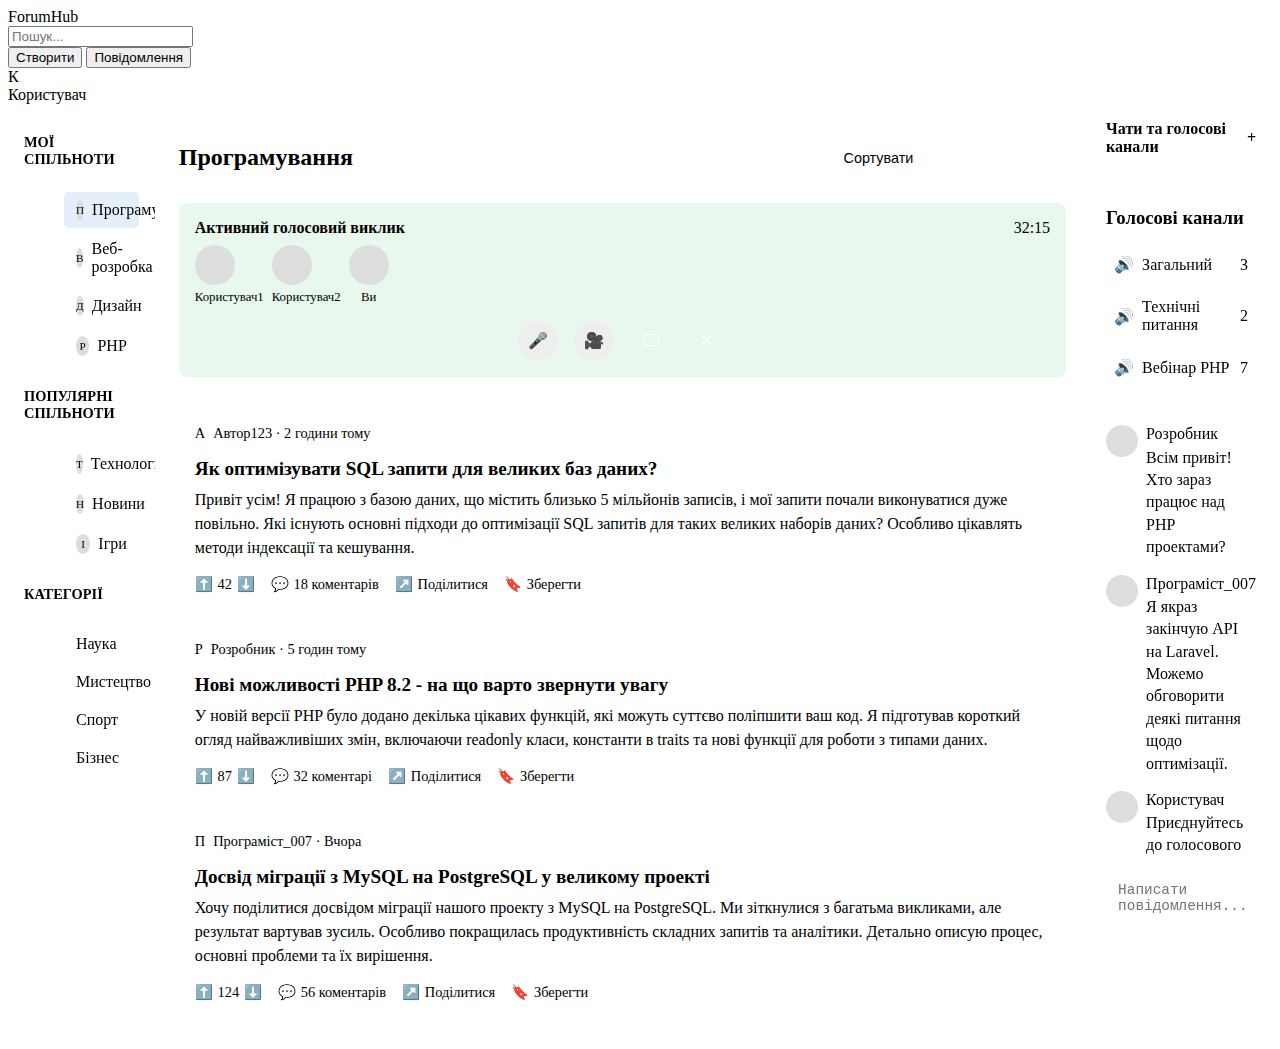
==== app/Views/index.html @ cf0d1858 "Restructured project | add login and registeration | link Database" ====
<!DOCTYPE html>
<html lang="uk">
<head>
    <meta charset="UTF-8">
    <meta name="viewport" content="width=device-width, initial-scale=1.0">
    <title>ForumHub - Соціальна платформа для співпраці</title>
    <style>
        /* GitHub-inspired Clean Interface */
        



        

        /* Header - GitHub inspired */
        

        /* Main Container */
        .container {
            display: flex;
            flex-grow: 1;
        }

        /* Sidebar - Reddit-like categories/communities */
        .sidebar {
            width: 250px;
            background-color: var(--sidebar-bg);
            border-right: 1px solid var(--border-color);
            padding: 1rem;
            height: calc(100vh - 58px);
            overflow-y: auto;
            position: sticky;
            top: 58px;
        }

        .sidebar-section {
            margin-bottom: 1.5rem;
        }

        .sidebar-section h3 {
            font-size: 0.9rem;
            color: var(--secondary-text);
            text-transform: uppercase;
            margin-bottom: 0.5rem;
            padding-bottom: 0.5rem;
            border-bottom: 1px solid var(--border-color);
        }

        .community-list {
            list-style: none;
        }

        .community-item {
            padding: 0.5rem 0.75rem;
            margin-bottom: 0.25rem;
            border-radius: 5px;
            cursor: pointer;
            display: flex;
            align-items: center;
            gap: 0.5rem;
        }

        .community-item:hover {
            background-color: var(--bg-color);
        }

        .community-item.active {
            background-color: rgba(3, 102, 214, 0.1);
            color: var(--accent-color);
            font-weight: 500;
        }

        .community-icon {
            width: 20px;
            height: 20px;
            border-radius: 50%;
            background-color: #ddd;
            display: flex;
            align-items: center;
            justify-content: center;
            font-size: 0.7rem;
        }

        /* Main Content - Reddit style posts */
        .main-content {
            flex-grow: 1;
            padding: 1.5rem;
            overflow-y: auto;
        }

        .content-header {
            display: flex;
            justify-content: space-between;
            align-items: center;
            margin-bottom: 1rem;
        }

        .content-title {
            font-size: 1.5rem;
            font-weight: 600;
        }

        .content-actions {
            display: flex;
            gap: 0.5rem;
        }

        .btn {
            padding: 0.5rem 1rem;
            border-radius: 6px;
            border: 1px solid var(--border-color);
            background-color: white;
            cursor: pointer;
            font-size: 0.9rem;
            display: flex;
            align-items: center;
            gap: 0.5rem;
        }

        .btn-primary {
            background-color: var(--accent-color);
            color: white;
            border: none;
        }

        .btn-primary:hover {
            background-color: #0255aa;
        }

        .post-list {
            display: flex;
            flex-direction: column;
            gap: 1rem;
        }

        .post-card {
            background-color: var(--main-bg);
            border: 1px solid var(--border-color);
            border-radius: 6px;
            padding: 1rem;
        }

        .post-header {
            display: flex;
            justify-content: space-between;
            margin-bottom: 0.5rem;
            font-size: 0.9rem;
            color: var(--secondary-text);
        }

        .post-author {
            display: flex;
            align-items: center;
            gap: 0.5rem;
        }

        .post-title {
            font-size: 1.2rem;
            font-weight: 600;
            margin-bottom: 0.5rem;
            color: var(--text-color);
        }

        .post-content {
            margin-bottom: 1rem;
            line-height: 1.5;
        }

        .post-actions {
            display: flex;
            gap: 1rem;
            font-size: 0.9rem;
        }

        .post-action {
            display: flex;
            align-items: center;
            gap: 0.3rem;
            color: var(--secondary-text);
            cursor: pointer;
        }

        .post-action:hover {
            color: var(--accent-color);
        }

        .post-votes {
            display: flex;
            align-items: center;
            gap: 0.3rem;
        }

        /* Discord-like Chat/Voice Section */
        .chat-container {
            width: 300px;
            background-color: var(--sidebar-bg);
            border-left: 1px solid var(--border-color);
            display: flex;
            flex-direction: column;
            height: calc(100vh - 58px);
            position: sticky;
            top: 58px;
        }

        .chat-header {
            padding: 1rem;
            border-bottom: 1px solid var(--border-color);
            font-weight: 600;
            display: flex;
            justify-content: space-between;
            align-items: center;
        }

        .voice-channels {
            padding: 1rem;
            border-bottom: 1px solid var(--border-color);
        }

        .voice-channel {
            padding: 0.5rem;
            margin-bottom: 0.5rem;
            border-radius: 4px;
            display: flex;
            align-items: center;
            justify-content: space-between;
            cursor: pointer;
        }

        .voice-channel:hover {
            background-color: var(--bg-color);
        }

        .voice-channel-info {
            display: flex;
            align-items: center;
            gap: 0.5rem;
        }

        .voice-icon {
            color: var(--success-color);
        }

        .chat-messages {
            flex-grow: 1;
            padding: 1rem;
            overflow-y: auto;
            display: flex;
            flex-direction: column;
            gap: 1rem;
        }

        .message {
            display: flex;
            gap: 0.5rem;
        }

        .message-avatar {
            width: 32px;
            height: 32px;
            border-radius: 50%;
            background-color: #ddd;
            flex-shrink: 0;
        }

        .message-content {
            flex-grow: 1;
        }

        .message-author {
            font-weight: 500;
            margin-bottom: 0.2rem;
        }

        .message-text {
            line-height: 1.4;
        }

        .chat-input {
            padding: 1rem;
            border-top: 1px solid var(--border-color);
        }

        .chat-input-field {
            width: 100%;
            padding: 0.75rem;
            border-radius: 5px;
            border: 1px solid var(--border-color);
            font-size: 0.9rem;
            resize: none;
        }

        /* Active Voice Call UI */
        .active-call {
            background-color: rgba(44, 190, 78, 0.1);
            border: 1px solid var(--success-color);
            border-radius: 8px;
            padding: 1rem;
            margin-bottom: 1rem;
        }

        .call-header {
            display: flex;
            justify-content: space-between;
            margin-bottom: 0.5rem;
        }

        .call-title {
            font-weight: 600;
            color: var(--success-color);
        }

        .call-duration {
            color: var(--secondary-text);
        }

        .call-participants {
            display: flex;
            gap: 0.5rem;
            margin-bottom: 1rem;
        }

        .participant {
            text-align: center;
            font-size: 0.8rem;
        }

        .participant-avatar {
            width: 40px;
            height: 40px;
            border-radius: 50%;
            background-color: #ddd;
            margin-bottom: 0.3rem;
            position: relative;
        }

        .speaking {
            border: 2px solid var(--success-color);
        }

        .call-actions {
            display: flex;
            justify-content: center;
            gap: 1rem;
        }

        .call-btn {
            width: 40px;
            height: 40px;
            border-radius: 50%;
            display: flex;
            align-items: center;
            justify-content: center;
            cursor: pointer;
            background-color: #eee;
        }

        .screen-share {
            background-color: var(--accent-color);
            color: white;
        }

        .end-call {
            background-color: var(--error-color);
            color: white;
        }

        /* Responsive Design */
        @media (max-width: 1024px) {
            .chat-container {
                display: none;
            }
        }

        @media (max-width: 768px) {
            .sidebar {
                display: none;
            }
            
            .search-bar {
                display: none;
            }
        }
    </style>
</head>
<body>
    <!-- GitHub-inspired Header -->
    <header>
        <div class="logo">ForumHub</div>
        <div class="search-bar">
            <input type="text" placeholder="Пошук...">
        </div>
        <div class="header-actions">
            <button>Створити</button>
            <button>Повідомлення</button>
            <div class="user-profile">
                <div class="user-avatar">К</div>
                <span>Користувач</span>
            </div>
        </div>
    </header>

    <div class="container">
        <!-- Reddit-like Sidebar with Communities -->
        <aside class="sidebar">
            <div class="sidebar-section">
                <h3>Мої спільноти</h3>
                <ul class="community-list">
                    <li class="community-item active">
                        <div class="community-icon">П</div>
                        <span>Програмування</span>
                    </li>
                    <li class="community-item">
                        <div class="community-icon">В</div>
                        <span>Веб-розробка</span>
                    </li>
                    <li class="community-item">
                        <div class="community-icon">Д</div>
                        <span>Дизайн</span>
                    </li>
                    <li class="community-item">
                        <div class="community-icon">P</div>
                        <span>PHP</span>
                    </li>
                </ul>
            </div>
            
            <div class="sidebar-section">
                <h3>Популярні спільноти</h3>
                <ul class="community-list">
                    <li class="community-item">
                        <div class="community-icon">Т</div>
                        <span>Технології</span>
                    </li>
                    <li class="community-item">
                        <div class="community-icon">Н</div>
                        <span>Новини</span>
                    </li>
                    <li class="community-item">
                        <div class="community-icon">І</div>
                        <span>Ігри</span>
                    </li>
                </ul>
            </div>
            
            <div class="sidebar-section">
                <h3>Категорії</h3>
                <ul class="community-list">
                    <li class="community-item">
                        <span>Наука</span>
                    </li>
                    <li class="community-item">
                        <span>Мистецтво</span>
                    </li>
                    <li class="community-item">
                        <span>Спорт</span>
                    </li>
                    <li class="community-item">
                        <span>Бізнес</span>
                    </li>
                </ul>
            </div>
        </aside>

        <!-- Reddit-inspired Main Content -->
        <main class="main-content">
            <div class="content-header">
                <h1 class="content-title">Програмування</h1>
                <div class="content-actions">
                    <button class="btn">Сортувати</button>
                    <button class="btn btn-primary">Створити пост</button>
                </div>
            </div>

            <div class="post-list">
                <!-- Discord-like Voice Call UI -->
                <div class="active-call">
                    <div class="call-header">
                        <div class="call-title">Активний голосовий виклик</div>
                        <div class="call-duration">32:15</div>
                    </div>
                    <div class="call-participants">
                        <div class="participant">
                            <div class="participant-avatar speaking"></div>
                            <div>Користувач1</div>
                        </div>
                        <div class="participant">
                            <div class="participant-avatar"></div>
                            <div>Користувач2</div>
                        </div>
                        <div class="participant">
                            <div class="participant-avatar"></div>
                            <div>Ви</div>
                        </div>
                    </div>
                    <div class="call-actions">
                        <div class="call-btn">🎤</div>
                        <div class="call-btn">🎥</div>
                        <div class="call-btn screen-share">🖵</div>
                        <div class="call-btn end-call">✕</div>
                    </div>
                </div>

                <!-- Reddit-like Posts -->
                <div class="post-card">
                    <div class="post-header">
                        <div class="post-author">
                            <div class="user-avatar">А</div>
                            <span>Автор123 · 2 години тому</span>
                        </div>
                    </div>
                    <h2 class="post-title">Як оптимізувати SQL запити для великих баз даних?</h2>
                    <div class="post-content">
                        Привіт усім! Я працюю з базою даних, що містить близько 5 мільйонів записів, і мої запити почали виконуватися дуже повільно. Які існують основні підходи до оптимізації SQL запитів для таких великих наборів даних? Особливо цікавлять методи індексації та кешування.
                    </div>
                    <div class="post-actions">
                        <div class="post-votes">
                            <span>⬆️</span>
                            <span>42</span>
                            <span>⬇️</span>
                        </div>
                        <div class="post-action">
                            <span>💬</span>
                            <span>18 коментарів</span>
                        </div>
                        <div class="post-action">
                            <span>↗️</span>
                            <span>Поділитися</span>
                        </div>
                        <div class="post-action">
                            <span>🔖</span>
                            <span>Зберегти</span>
                        </div>
                    </div>
                </div>

                <div class="post-card">
                    <div class="post-header">
                        <div class="post-author">
                            <div class="user-avatar">Р</div>
                            <span>Розробник · 5 годин тому</span>
                        </div>
                    </div>
                    <h2 class="post-title">Нові можливості PHP 8.2 - на що варто звернути увагу</h2>
                    <div class="post-content">
                        У новій версії PHP було додано декілька цікавих функцій, які можуть суттєво поліпшити ваш код. Я підготував короткий огляд найважливіших змін, включаючи readonly класи, константи в traits та нові функції для роботи з типами даних.
                    </div>
                    <div class="post-actions">
                        <div class="post-votes">
                            <span>⬆️</span>
                            <span>87</span>
                            <span>⬇️</span>
                        </div>
                        <div class="post-action">
                            <span>💬</span>
                            <span>32 коментарі</span>
                        </div>
                        <div class="post-action">
                            <span>↗️</span>
                            <span>Поділитися</span>
                        </div>
                        <div class="post-action">
                            <span>🔖</span>
                            <span>Зберегти</span>
                        </div>
                    </div>
                </div>

                <div class="post-card">
                    <div class="post-header">
                        <div class="post-author">
                            <div class="user-avatar">П</div>
                            <span>Програміст_007 · Вчора</span>
                        </div>
                    </div>
                    <h2 class="post-title">Досвід міграції з MySQL на PostgreSQL у великому проекті</h2>
                    <div class="post-content">
                        Хочу поділитися досвідом міграції нашого проекту з MySQL на PostgreSQL. Ми зіткнулися з багатьма викликами, але результат вартував зусиль. Особливо покращилась продуктивність складних запитів та аналітики. Детально описую процес, основні проблеми та їх вирішення.
                    </div>
                    <div class="post-actions">
                        <div class="post-votes">
                            <span>⬆️</span>
                            <span>124</span>
                            <span>⬇️</span>
                        </div>
                        <div class="post-action">
                            <span>💬</span>
                            <span>56 коментарів</span>
                        </div>
                        <div class="post-action">
                            <span>↗️</span>
                            <span>Поділитися</span>
                        </div>
                        <div class="post-action">
                            <span>🔖</span>
                            <span>Зберегти</span>
                        </div>
                    </div>
                </div>
            </div>
        </main>

        <!-- Discord-inspired Chat/Voice Section -->
        <div class="chat-container">
            <div class="chat-header">
                <div>Чати та голосові канали</div>
                <div>+</div>
            </div>
            
            <div class="voice-channels">
                <h3>Голосові канали</h3>
                <div class="voice-channel">
                    <div class="voice-channel-info">
                        <span class="voice-icon">🔊</span>
                        <span>Загальний</span>
                    </div>
                    <span>3</span>
                </div>
                <div class="voice-channel">
                    <div class="voice-channel-info">
                        <span class="voice-icon">🔊</span>
                        <span>Технічні питання</span>
                    </div>
                    <span>2</span>
                </div>
                <div class="voice-channel">
                    <div class="voice-channel-info">
                        <span class="voice-icon">🔊</span>
                        <span>Вебінар PHP</span>
                    </div>
                    <span>7</span>
                </div>
            </div>
            
            <div class="chat-messages">
                <div class="message">
                    <div class="message-avatar"></div>
                    <div class="message-content">
                        <div class="message-author">Розробник</div>
                        <div class="message-text">Всім привіт! Хто зараз працює над PHP проектами?</div>
                    </div>
                </div>
                <div class="message">
                    <div class="message-avatar"></div>
                    <div class="message-content">
                        <div class="message-author">Програміст_007</div>
                        <div class="message-text">Я якраз закінчую API на Laravel. Можемо обговорити деякі питання щодо оптимізації.</div>
                    </div>
                </div>
                <div class="message">
                    <div class="message-avatar"></div>
                    <div class="message-content">
                        <div class="message-author">Користувач</div>
                        <div class="message-text">Приєднуйтесь до голосового каналу "Технічні питання", там зараз обговорюють саме це.</div>
                    </div>
                </div>
            </div>
            
            <div class="chat-input">
                <textarea class="chat-input-field" placeholder="Написати повідомлення..."></textarea>
            </div>
        </div>
    </div>
</body>
</html>
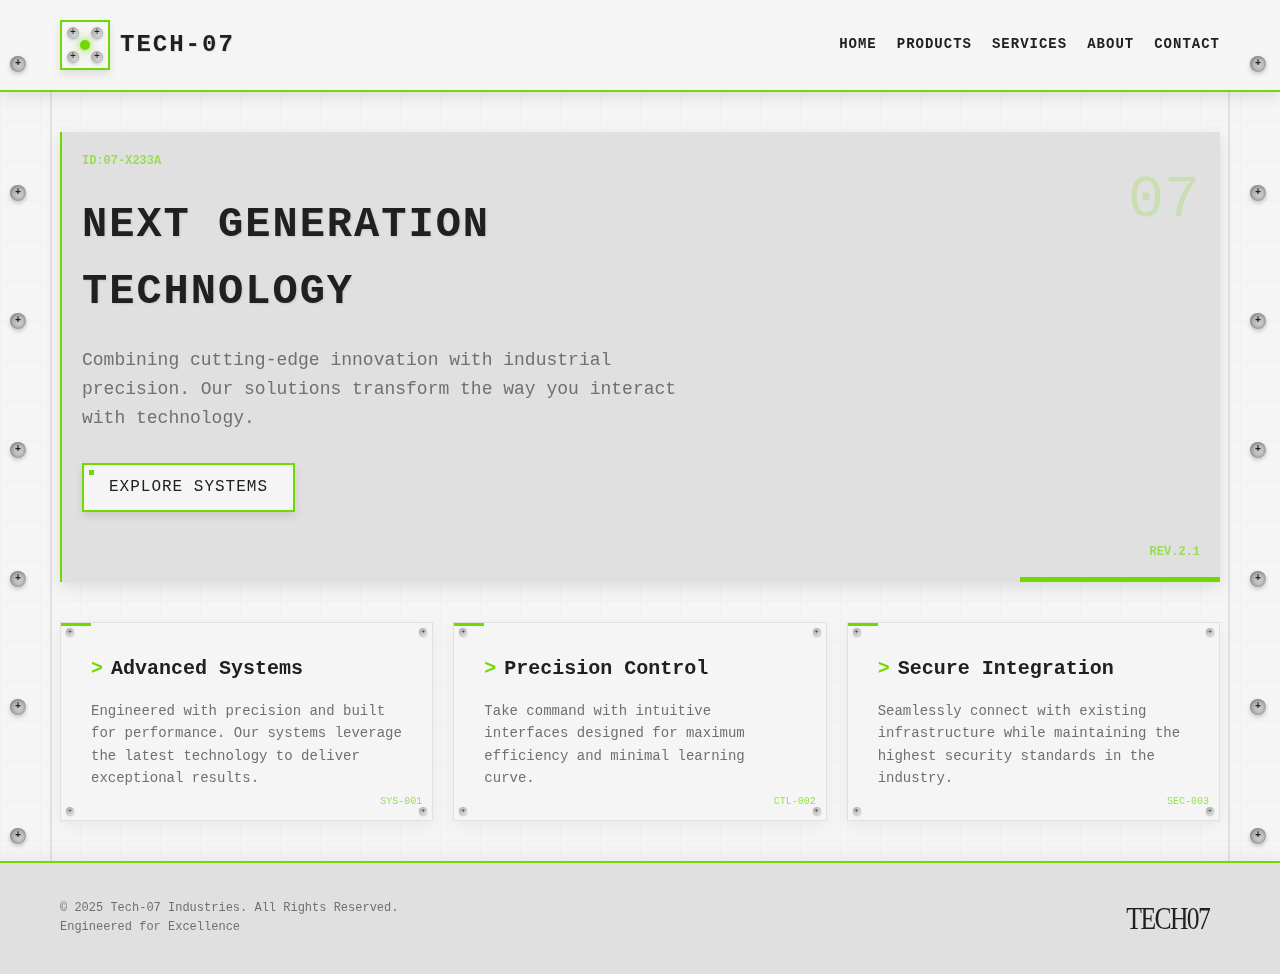
==== commit 020e442d: "changed the style | added a modal profile window | slightly improved the sidebar" ====
--- a/app/Views/index.html
+++ b/app/Views/index.html
@@ -1,664 +1,620 @@
 <!DOCTYPE html>
-<html lang="uk">
+<html lang="en">
 <head>
     <meta charset="UTF-8">
     <meta name="viewport" content="width=device-width, initial-scale=1.0">
-    <title>ForumHub - Соціальна платформа для співпраці</title>
+    <title>Tech Industrial - Light Version</title>
     <style>
-        /* GitHub-inspired Clean Interface */
-        
-
-
-
-        
-
-        /* Header - GitHub inspired */
-        
-
-        /* Main Container */
+        :root {
+            --white: #f5f5f5;
+            --light-gray: #e0e0e0;
+            --medium-gray: #b0b0b0;
+            --dark-gray: #707070;
+            --black: #202020;
+            --lime: #70d900;
+            --lime-glow: #70d90066;
+        }
+        
+        * {
+            margin: 0;
+            padding: 0;
+            box-sizing: border-box;
+            font-family: 'Courier New', monospace;
+        }
+        
+        body {
+            background-color: var(--white);
+            color: var(--black);
+            line-height: 1.6;
+            position: relative;
+        }
+        
         .container {
-            display: flex;
-            flex-grow: 1;
-        }
-
-        /* Sidebar - Reddit-like categories/communities */
-        .sidebar {
-            width: 250px;
-            background-color: var(--sidebar-bg);
-            border-right: 1px solid var(--border-color);
-            padding: 1rem;
-            height: calc(100vh - 58px);
-            overflow-y: auto;
-            position: sticky;
-            top: 58px;
-        }
-
-        .sidebar-section {
-            margin-bottom: 1.5rem;
-        }
-
-        .sidebar-section h3 {
-            font-size: 0.9rem;
-            color: var(--secondary-text);
-            text-transform: uppercase;
-            margin-bottom: 0.5rem;
-            padding-bottom: 0.5rem;
-            border-bottom: 1px solid var(--border-color);
-        }
-
-        .community-list {
-            list-style: none;
-        }
-
-        .community-item {
-            padding: 0.5rem 0.75rem;
-            margin-bottom: 0.25rem;
-            border-radius: 5px;
-            cursor: pointer;
-            display: flex;
-            align-items: center;
-            gap: 0.5rem;
-        }
-
-        .community-item:hover {
-            background-color: var(--bg-color);
-        }
-
-        .community-item.active {
-            background-color: rgba(3, 102, 214, 0.1);
-            color: var(--accent-color);
-            font-weight: 500;
-        }
-
-        .community-icon {
+            max-width: 1200px;
+            margin: 0 auto;
+            padding: 0 20px;
+            position: relative;
+        }
+        
+        /* Side Screws */
+        .side-screws-left, .side-screws-right {
+            position: fixed;
+            top: 0;
             width: 20px;
-            height: 20px;
+            height: 100%;
+            display: flex;
+            flex-direction: column;
+            justify-content: space-around;
+            z-index: 100;
+            pointer-events: none;
+        }
+        
+        .side-screws-left {
+            left: 10px;
+        }
+        
+        .side-screws-right {
+            right: 10px;
+        }
+        
+        .side-screw {
+            width: 16px;
+            height: 16px;
+            background: linear-gradient(135deg, #aaa, #ddd);
             border-radius: 50%;
-            background-color: #ddd;
+            box-shadow: inset 0 0 4px rgba(0,0,0,0.5), 0 2px 4px rgba(0,0,0,0.2);
             display: flex;
             align-items: center;
             justify-content: center;
-            font-size: 0.7rem;
-        }
-
-        /* Main Content - Reddit style posts */
-        .main-content {
-            flex-grow: 1;
-            padding: 1.5rem;
-            overflow-y: auto;
-        }
-
-        .content-header {
+            margin: 20px 0;
+        }
+        
+        .side-screw:before {
+            content: "+";
+            font-size: 10px;
+            color: var(--black);
+            font-weight: bold;
+        }
+        
+        header {
+            position: relative;
+            background-color: var(--white);
+            padding: 20px 0;
+            border-bottom: 2px solid var(--lime);
+            margin-bottom: 40px;
+            box-shadow: 0 4px 15px rgba(0,0,0,0.1);
+        }
+        
+        .header-inner {
             display: flex;
             justify-content: space-between;
             align-items: center;
-            margin-bottom: 1rem;
-        }
-
-        .content-title {
-            font-size: 1.5rem;
-            font-weight: 600;
-        }
-
-        .content-actions {
-            display: flex;
-            gap: 0.5rem;
-        }
-
-        .btn {
-            padding: 0.5rem 1rem;
-            border-radius: 6px;
-            border: 1px solid var(--border-color);
-            background-color: white;
-            cursor: pointer;
-            font-size: 0.9rem;
+        }
+        
+        .logo {
             display: flex;
             align-items: center;
-            gap: 0.5rem;
-        }
-
-        .btn-primary {
-            background-color: var(--accent-color);
-            color: white;
-            border: none;
-        }
-
-        .btn-primary:hover {
-            background-color: #0255aa;
-        }
-
-        .post-list {
-            display: flex;
-            flex-direction: column;
-            gap: 1rem;
-        }
-
-        .post-card {
-            background-color: var(--main-bg);
-            border: 1px solid var(--border-color);
-            border-radius: 6px;
-            padding: 1rem;
-        }
-
-        .post-header {
-            display: flex;
-            justify-content: space-between;
-            margin-bottom: 0.5rem;
-            font-size: 0.9rem;
-            color: var(--secondary-text);
-        }
-
-        .post-author {
+            gap: 10px;
+        }
+        
+        .logo-box {
+            width: 50px;
+            height: 50px;
+            background-color: var(--white);
+            border: 2px solid var(--lime);
+            box-shadow: 0 4px 8px rgba(0,0,0,0.1);
+            position: relative;
             display: flex;
             align-items: center;
-            gap: 0.5rem;
-        }
-
-        .post-title {
-            font-size: 1.2rem;
-            font-weight: 600;
-            margin-bottom: 0.5rem;
-            color: var(--text-color);
-        }
-
-        .post-content {
-            margin-bottom: 1rem;
-            line-height: 1.5;
-        }
-
-        .post-actions {
-            display: flex;
-            gap: 1rem;
-            font-size: 0.9rem;
-        }
-
-        .post-action {
+            justify-content: center;
+        }
+        
+        .logo-box:before {
+            content: "";
+            position: absolute;
+            width: 10px;
+            height: 10px;
+            background-color: var(--lime);
+            border-radius: 50%;
+            box-shadow: 0 0 10px var(--lime);
+        }
+        
+        .logo-text {
+            font-size: 24px;
+            font-weight: bold;
+            text-transform: uppercase;
+            letter-spacing: 2px;
+            color: var(--black);
+            text-shadow: 1px 1px 1px rgba(0,0,0,0.1);
+        }
+        
+        .corner-screw {
+            width: 12px;
+            height: 12px;
+            background: linear-gradient(135deg, #aaa, #ddd);
+            border: 1px solid var(--medium-gray);
+            border-radius: 50%;
+            position: absolute;
             display: flex;
             align-items: center;
-            gap: 0.3rem;
-            color: var(--secondary-text);
-            cursor: pointer;
-        }
-
-        .post-action:hover {
-            color: var(--accent-color);
-        }
-
-        .post-votes {
-            display: flex;
-            align-items: center;
-            gap: 0.3rem;
-        }
-
-        /* Discord-like Chat/Voice Section */
-        .chat-container {
-            width: 300px;
-            background-color: var(--sidebar-bg);
-            border-left: 1px solid var(--border-color);
-            display: flex;
-            flex-direction: column;
-            height: calc(100vh - 58px);
-            position: sticky;
-            top: 58px;
-        }
-
-        .chat-header {
-            padding: 1rem;
-            border-bottom: 1px solid var(--border-color);
-            font-weight: 600;
+            justify-content: center;
+            box-shadow: 0 1px 3px rgba(0,0,0,0.2);
+        }
+        
+        .corner-screw:before {
+            content: "+";
+            font-size: 10px;
+            color: var(--black);
+        }
+        
+        .top-left {
+            top: 5px;
+            left: 5px;
+        }
+        
+        .top-right {
+            top: 5px;
+            right: 5px;
+        }
+        
+        .bottom-left {
+            bottom: 5px;
+            left: 5px;
+        }
+        
+        .bottom-right {
+            bottom: 5px;
+            right: 5px;
+        }
+        
+        nav ul {
+            display: flex;
+            list-style: none;
+            gap: 20px;
+        }
+        
+        nav a {
+            color: var(--black);
+            text-decoration: none;
+            text-transform: uppercase;
+            font-size: 14px;
+            letter-spacing: 1px;
+            position: relative;
+            padding: 5px 0;
+            font-weight: bold;
+        }
+        
+        nav a:hover {
+            color: var(--lime);
+        }
+        
+        nav a:after {
+            content: "";
+            position: absolute;
+            bottom: 0;
+            left: 0;
+            width: 0;
+            height: 2px;
+            background-color: var(--lime);
+            transition: width 0.3s;
+        }
+        
+        nav a:hover:after {
+            width: 100%;
+        }
+        
+        .hero {
+            position: relative;
+            background-color: var(--light-gray);
+            padding: 60px 20px;
+            margin-bottom: 40px;
+            border-left: 2px solid var(--lime);
+            overflow: hidden;
+            box-shadow: 0 5px 15px rgba(0,0,0,0.1);
+        }
+        
+        .hero:before {
+            content: "07";
+            position: absolute;
+            top: 20px;
+            right: 20px;
+            font-size: 60px;
+            color: var(--lime);
+            opacity: 0.2;
+        }
+        
+        .hero:after {
+            content: "";
+            position: absolute;
+            bottom: 0;
+            right: 0;
+            width: 200px;
+            height: 5px;
+            background-color: var(--lime);
+        }
+        
+        .hero h1 {
+            font-size: 42px;
+            margin-bottom: 20px;
+            letter-spacing: 2px;
+            text-transform: uppercase;
+            color: var(--black);
+            text-shadow: 1px 1px 2px rgba(0,0,0,0.1);
+        }
+        
+        .hero p {
+            font-size: 18px;
+            max-width: 600px;
+            margin-bottom: 30px;
+            color: var(--dark-gray);
+        }
+        
+        .tech-btn {
+            display: inline-block;
+            background-color: var(--white);
+            color: var(--black);
+            border: 2px solid var(--lime);
+            padding: 10px 25px;
+            font-size: 16px;
+            text-transform: uppercase;
+            text-decoration: none;
+            letter-spacing: 1px;
+            position: relative;
+            overflow: hidden;
+            transition: all 0.3s;
+            box-shadow: 0 4px 8px rgba(0,0,0,0.1);
+        }
+        
+        .tech-btn:hover {
+            background-color: var(--lime);
+            color: var(--white);
+            box-shadow: 0 6px 12px rgba(0,0,0,0.15), 0 0 20px var(--lime-glow);
+        }
+        
+        .tech-btn:before {
+            content: "";
+            position: absolute;
+            top: 5px;
+            left: 5px;
+            width: 5px;
+            height: 5px;
+            background-color: var(--lime);
+        }
+        
+        .features {
+            display: grid;
+            grid-template-columns: repeat(3, 1fr);
+            gap: 20px;
+            margin-bottom: 40px;
+        }
+        
+        .feature-card {
+            background-color: var(--white);
+            padding: 30px;
+            border: 1px solid var(--light-gray);
+            position: relative;
+            box-shadow: 0 5px 15px rgba(0,0,0,0.05);
+            transition: all 0.3s ease;
+        }
+        
+        .feature-card:hover {
+            border-color: var(--lime);
+            box-shadow: 0 8px 20px rgba(0,0,0,0.1), 0 0 0 2px var(--lime-glow);
+            transform: translateY(-5px);
+        }
+        
+        .feature-card h3 {
+            color: var(--black);
+            margin-bottom: 15px;
+            font-size: 20px;
+            position: relative;
+            padding-left: 20px;
+        }
+        
+        .feature-card h3:before {
+            content: ">";
+            position: absolute;
+            left: 0;
+            color: var(--lime);
+        }
+        
+        .feature-card p {
+            font-size: 14px;
+            line-height: 1.6;
+            color: var(--dark-gray);
+        }
+        
+        .feature-card:before {
+            content: "";
+            position: absolute;
+            top: 0;
+            left: 0;
+            width: 30px;
+            height: 3px;
+            background-color: var(--lime);
+        }
+        
+        /* Add corner screws to feature cards */
+        .feature-card .card-screw {
+            width: 8px;
+            height: 8px;
+            background: linear-gradient(135deg, #aaa, #ddd);
+            border-radius: 50%;
+            position: absolute;
+            box-shadow: 0 1px 2px rgba(0,0,0,0.2);
+        }
+        
+        .feature-card .card-screw:before {
+            content: "+";
+            font-size: 6px;
+            color: var(--black);
+            position: absolute;
+            top: 50%;
+            left: 50%;
+            transform: translate(-50%, -50%);
+        }
+        
+        .feature-card .screw-tl {
+            top: 5px;
+            left: 5px;
+        }
+        
+        .feature-card .screw-tr {
+            top: 5px;
+            right: 5px;
+        }
+        
+        .feature-card .screw-bl {
+            bottom: 5px;
+            left: 5px;
+        }
+        
+        .feature-card .screw-br {
+            bottom: 5px;
+            right: 5px;
+        }
+        
+        .tech-id {
+            position: absolute;
+            bottom: 10px;
+            right: 10px;
+            font-size: 10px;
+            color: var(--lime);
+            opacity: 0.7;
+        }
+        
+        footer {
+            background-color: var(--light-gray);
+            padding: 30px 0;
+            border-top: 2px solid var(--lime);
+            position: relative;
+            box-shadow: 0 -5px 15px rgba(0,0,0,0.05);
+        }
+        
+        .footer-inner {
             display: flex;
             justify-content: space-between;
             align-items: center;
         }
-
-        .voice-channels {
-            padding: 1rem;
-            border-bottom: 1px solid var(--border-color);
-        }
-
-        .voice-channel {
-            padding: 0.5rem;
-            margin-bottom: 0.5rem;
-            border-radius: 4px;
-            display: flex;
-            align-items: center;
-            justify-content: space-between;
-            cursor: pointer;
-        }
-
-        .voice-channel:hover {
-            background-color: var(--bg-color);
-        }
-
-        .voice-channel-info {
-            display: flex;
-            align-items: center;
-            gap: 0.5rem;
-        }
-
-        .voice-icon {
-            color: var(--success-color);
-        }
-
-        .chat-messages {
-            flex-grow: 1;
-            padding: 1rem;
-            overflow-y: auto;
-            display: flex;
-            flex-direction: column;
-            gap: 1rem;
-        }
-
-        .message {
-            display: flex;
-            gap: 0.5rem;
-        }
-
-        .message-avatar {
-            width: 32px;
-            height: 32px;
-            border-radius: 50%;
-            background-color: #ddd;
-            flex-shrink: 0;
-        }
-
-        .message-content {
-            flex-grow: 1;
-        }
-
-        .message-author {
-            font-weight: 500;
-            margin-bottom: 0.2rem;
-        }
-
-        .message-text {
-            line-height: 1.4;
-        }
-
-        .chat-input {
-            padding: 1rem;
-            border-top: 1px solid var(--border-color);
-        }
-
-        .chat-input-field {
+        
+        .footer-info p {
+            font-size: 12px;
+            color: var(--dark-gray);
+        }
+        
+        .barcode {
+            font-family: 'Libre Barcode 39', cursive;
+            font-size: 32px;
+            color: var(--black);
+            letter-spacing: -2px;
+            transform: scale(0.8, 1);
+        }
+        
+        /* Decorative Elements */
+        .grid-bg {
+            position: fixed;
+            top: 0;
+            left: 0;
             width: 100%;
-            padding: 0.75rem;
-            border-radius: 5px;
-            border: 1px solid var(--border-color);
-            font-size: 0.9rem;
-            resize: none;
-        }
-
-        /* Active Voice Call UI */
-        .active-call {
-            background-color: rgba(44, 190, 78, 0.1);
-            border: 1px solid var(--success-color);
-            border-radius: 8px;
-            padding: 1rem;
-            margin-bottom: 1rem;
-        }
-
-        .call-header {
-            display: flex;
-            justify-content: space-between;
-            margin-bottom: 0.5rem;
-        }
-
-        .call-title {
-            font-weight: 600;
-            color: var(--success-color);
-        }
-
-        .call-duration {
-            color: var(--secondary-text);
-        }
-
-        .call-participants {
-            display: flex;
-            gap: 0.5rem;
-            margin-bottom: 1rem;
-        }
-
-        .participant {
-            text-align: center;
-            font-size: 0.8rem;
-        }
-
-        .participant-avatar {
-            width: 40px;
-            height: 40px;
-            border-radius: 50%;
-            background-color: #ddd;
-            margin-bottom: 0.3rem;
-            position: relative;
-        }
-
-        .speaking {
-            border: 2px solid var(--success-color);
-        }
-
-        .call-actions {
-            display: flex;
-            justify-content: center;
-            gap: 1rem;
-        }
-
-        .call-btn {
-            width: 40px;
-            height: 40px;
-            border-radius: 50%;
-            display: flex;
-            align-items: center;
-            justify-content: center;
-            cursor: pointer;
-            background-color: #eee;
-        }
-
-        .screen-share {
-            background-color: var(--accent-color);
-            color: white;
-        }
-
-        .end-call {
-            background-color: var(--error-color);
-            color: white;
-        }
-
-        /* Responsive Design */
-        @media (max-width: 1024px) {
-            .chat-container {
-                display: none;
-            }
-        }
-
+            height: 100%;
+            background-image: 
+                linear-gradient(to right, var(--medium-gray) 1px, transparent 1px),
+                linear-gradient(to bottom, var(--medium-gray) 1px, transparent 1px);
+            background-size: 40px 40px;
+            opacity: 0.05;
+            pointer-events: none;
+            z-index: -1;
+        }
+        
+        .tech-marker {
+            position: absolute;
+            color: var(--lime);
+            opacity: 0.6;
+            font-size: 12px;
+            font-weight: bold;
+        }
+        
+        .marker-1 {
+            top: 20px;
+            left: 20px;
+        }
+        
+        .marker-2 {
+            bottom: 20px;
+            right: 20px;
+        }
+        
+        /* Panel seams/connections */
+        .panel-seam {
+            position: absolute;
+            background-color: var(--medium-gray);
+            opacity: 0.3;
+        }
+        
+        .seam-horizontal {
+            height: 2px;
+            width: 100%;
+            left: 0;
+        }
+        
+        .seam-vertical {
+            width: 2px;
+            height: 100%;
+            top: 0;
+        }
+        
+        .seam-top {
+            top: 50px;
+        }
+        
+        .seam-bottom {
+            bottom: 50px;
+        }
+        
+        .seam-left {
+            left: 50px;
+        }
+        
+        .seam-right {
+            right: 50px;
+        }
+        
         @media (max-width: 768px) {
-            .sidebar {
-                display: none;
+            .features {
+                grid-template-columns: 1fr;
             }
             
-            .search-bar {
+            .header-inner {
+                flex-direction: column;
+                gap: 20px;
+            }
+            
+            nav ul {
+                flex-direction: column;
+                align-items: center;
+            }
+            
+            .side-screws-left, .side-screws-right {
                 display: none;
             }
         }
     </style>
 </head>
 <body>
-    <!-- GitHub-inspired Header -->
+    <div class="grid-bg"></div>
+    
+    <!-- Side Screws -->
+    <div class="side-screws-left">
+        <div class="side-screw"></div>
+        <div class="side-screw"></div>
+        <div class="side-screw"></div>
+        <div class="side-screw"></div>
+        <div class="side-screw"></div>
+        <div class="side-screw"></div>
+        <div class="side-screw"></div>
+    </div>
+    
+    <div class="side-screws-right">
+        <div class="side-screw"></div>
+        <div class="side-screw"></div>
+        <div class="side-screw"></div>
+        <div class="side-screw"></div>
+        <div class="side-screw"></div>
+        <div class="side-screw"></div>
+        <div class="side-screw"></div>
+    </div>
+    
+    <!-- Panel Seams -->
+    <div class="panel-seam seam-horizontal seam-top"></div>
+    <div class="panel-seam seam-horizontal seam-bottom"></div>
+    <div class="panel-seam seam-vertical seam-left"></div>
+    <div class="panel-seam seam-vertical seam-right"></div>
+    
     <header>
-        <div class="logo">ForumHub</div>
-        <div class="search-bar">
-            <input type="text" placeholder="Пошук...">
-        </div>
-        <div class="header-actions">
-            <button>Створити</button>
-            <button>Повідомлення</button>
-            <div class="user-profile">
-                <div class="user-avatar">К</div>
-                <span>Користувач</span>
+        <div class="container">
+            <div class="header-inner">
+                <div class="logo">
+                    <div class="logo-box">
+                        <div class="corner-screw top-left"></div>
+                        <div class="corner-screw top-right"></div>
+                        <div class="corner-screw bottom-left"></div>
+                        <div class="corner-screw bottom-right"></div>
+                    </div>
+                    <div class="logo-text">Tech-07</div>
+                </div>
+                
+                <nav>
+                    <ul>
+                        <li><a href="#">Home</a></li>
+                        <li><a href="#">Products</a></li>
+                        <li><a href="#">Services</a></li>
+                        <li><a href="#">About</a></li>
+                        <li><a href="#">Contact</a></li>
+                    </ul>
+                </nav>
             </div>
         </div>
     </header>
-
-    <div class="container">
-        <!-- Reddit-like Sidebar with Communities -->
-        <aside class="sidebar">
-            <div class="sidebar-section">
-                <h3>Мої спільноти</h3>
-                <ul class="community-list">
-                    <li class="community-item active">
-                        <div class="community-icon">П</div>
-                        <span>Програмування</span>
-                    </li>
-                    <li class="community-item">
-                        <div class="community-icon">В</div>
-                        <span>Веб-розробка</span>
-                    </li>
-                    <li class="community-item">
-                        <div class="community-icon">Д</div>
-                        <span>Дизайн</span>
-                    </li>
-                    <li class="community-item">
-                        <div class="community-icon">P</div>
-                        <span>PHP</span>
-                    </li>
-                </ul>
-            </div>
+    
+    <main>
+        <div class="container">
+            <section class="hero">
+                <div class="tech-marker marker-1">ID:07-X233A</div>
+                <div class="tech-marker marker-2">REV.2.1</div>
+                
+                <h1>Next Generation<br>Technology</h1>
+                <p>Combining cutting-edge innovation with industrial precision. Our solutions transform the way you interact with technology.</p>
+                <a href="#" class="tech-btn">Explore Systems</a>
+            </section>
             
-            <div class="sidebar-section">
-                <h3>Популярні спільноти</h3>
-                <ul class="community-list">
-                    <li class="community-item">
-                        <div class="community-icon">Т</div>
-                        <span>Технології</span>
-                    </li>
-                    <li class="community-item">
-                        <div class="community-icon">Н</div>
-                        <span>Новини</span>
-                    </li>
-                    <li class="community-item">
-                        <div class="community-icon">І</div>
-                        <span>Ігри</span>
-                    </li>
-                </ul>
-            </div>
-            
-            <div class="sidebar-section">
-                <h3>Категорії</h3>
-                <ul class="community-list">
-                    <li class="community-item">
-                        <span>Наука</span>
-                    </li>
-                    <li class="community-item">
-                        <span>Мистецтво</span>
-                    </li>
-                    <li class="community-item">
-                        <span>Спорт</span>
-                    </li>
-                    <li class="community-item">
-                        <span>Бізнес</span>
-                    </li>
-                </ul>
-            </div>
-        </aside>
-
-        <!-- Reddit-inspired Main Content -->
-        <main class="main-content">
-            <div class="content-header">
-                <h1 class="content-title">Програмування</h1>
-                <div class="content-actions">
-                    <button class="btn">Сортувати</button>
-                    <button class="btn btn-primary">Створити пост</button>
+            <section class="features">
+                <div class="feature-card">
+                    <div class="card-screw screw-tl"></div>
+                    <div class="card-screw screw-tr"></div>
+                    <div class="card-screw screw-bl"></div>
+                    <div class="card-screw screw-br"></div>
+                    
+                    <h3>Advanced Systems</h3>
+                    <p>Engineered with precision and built for performance. Our systems leverage the latest technology to deliver exceptional results.</p>
+                    <div class="tech-id">SYS-001</div>
                 </div>
-            </div>
-
-            <div class="post-list">
-                <!-- Discord-like Voice Call UI -->
-                <div class="active-call">
-                    <div class="call-header">
-                        <div class="call-title">Активний голосовий виклик</div>
-                        <div class="call-duration">32:15</div>
-                    </div>
-                    <div class="call-participants">
-                        <div class="participant">
-                            <div class="participant-avatar speaking"></div>
-                            <div>Користувач1</div>
-                        </div>
-                        <div class="participant">
-                            <div class="participant-avatar"></div>
-                            <div>Користувач2</div>
-                        </div>
-                        <div class="participant">
-                            <div class="participant-avatar"></div>
-                            <div>Ви</div>
-                        </div>
-                    </div>
-                    <div class="call-actions">
-                        <div class="call-btn">🎤</div>
-                        <div class="call-btn">🎥</div>
-                        <div class="call-btn screen-share">🖵</div>
-                        <div class="call-btn end-call">✕</div>
-                    </div>
+                
+                <div class="feature-card">
+                    <div class="card-screw screw-tl"></div>
+                    <div class="card-screw screw-tr"></div>
+                    <div class="card-screw screw-bl"></div>
+                    <div class="card-screw screw-br"></div>
+                    
+                    <h3>Precision Control</h3>
+                    <p>Take command with intuitive interfaces designed for maximum efficiency and minimal learning curve.</p>
+                    <div class="tech-id">CTL-002</div>
                 </div>
-
-                <!-- Reddit-like Posts -->
-                <div class="post-card">
-                    <div class="post-header">
-                        <div class="post-author">
-                            <div class="user-avatar">А</div>
-                            <span>Автор123 · 2 години тому</span>
-                        </div>
-                    </div>
-                    <h2 class="post-title">Як оптимізувати SQL запити для великих баз даних?</h2>
-                    <div class="post-content">
-                        Привіт усім! Я працюю з базою даних, що містить близько 5 мільйонів записів, і мої запити почали виконуватися дуже повільно. Які існують основні підходи до оптимізації SQL запитів для таких великих наборів даних? Особливо цікавлять методи індексації та кешування.
-                    </div>
-                    <div class="post-actions">
-                        <div class="post-votes">
-                            <span>⬆️</span>
-                            <span>42</span>
-                            <span>⬇️</span>
-                        </div>
-                        <div class="post-action">
-                            <span>💬</span>
-                            <span>18 коментарів</span>
-                        </div>
-                        <div class="post-action">
-                            <span>↗️</span>
-                            <span>Поділитися</span>
-                        </div>
-                        <div class="post-action">
-                            <span>🔖</span>
-                            <span>Зберегти</span>
-                        </div>
-                    </div>
+                
+                <div class="feature-card">
+                    <div class="card-screw screw-tl"></div>
+                    <div class="card-screw screw-tr"></div>
+                    <div class="card-screw screw-bl"></div>
+                    <div class="card-screw screw-br"></div>
+                    
+                    <h3>Secure Integration</h3>
+                    <p>Seamlessly connect with existing infrastructure while maintaining the highest security standards in the industry.</p>
+                    <div class="tech-id">SEC-003</div>
                 </div>
-
-                <div class="post-card">
-                    <div class="post-header">
-                        <div class="post-author">
-                            <div class="user-avatar">Р</div>
-                            <span>Розробник · 5 годин тому</span>
-                        </div>
-                    </div>
-                    <h2 class="post-title">Нові можливості PHP 8.2 - на що варто звернути увагу</h2>
-                    <div class="post-content">
-                        У новій версії PHP було додано декілька цікавих функцій, які можуть суттєво поліпшити ваш код. Я підготував короткий огляд найважливіших змін, включаючи readonly класи, константи в traits та нові функції для роботи з типами даних.
-                    </div>
-                    <div class="post-actions">
-                        <div class="post-votes">
-                            <span>⬆️</span>
-                            <span>87</span>
-                            <span>⬇️</span>
-                        </div>
-                        <div class="post-action">
-                            <span>💬</span>
-                            <span>32 коментарі</span>
-                        </div>
-                        <div class="post-action">
-                            <span>↗️</span>
-                            <span>Поділитися</span>
-                        </div>
-                        <div class="post-action">
-                            <span>🔖</span>
-                            <span>Зберегти</span>
-                        </div>
-                    </div>
+            </section>
+        </div>
+    </main>
+    
+    <footer>
+        <div class="container">
+            <div class="footer-inner">
+                <div class="footer-info">
+                    <p>© 2025 Tech-07 Industries. All Rights Reserved.</p>
+                    <p>Engineered for Excellence</p>
                 </div>
-
-                <div class="post-card">
-                    <div class="post-header">
-                        <div class="post-author">
-                            <div class="user-avatar">П</div>
-                            <span>Програміст_007 · Вчора</span>
-                        </div>
-                    </div>
-                    <h2 class="post-title">Досвід міграції з MySQL на PostgreSQL у великому проекті</h2>
-                    <div class="post-content">
-                        Хочу поділитися досвідом міграції нашого проекту з MySQL на PostgreSQL. Ми зіткнулися з багатьма викликами, але результат вартував зусиль. Особливо покращилась продуктивність складних запитів та аналітики. Детально описую процес, основні проблеми та їх вирішення.
-                    </div>
-                    <div class="post-actions">
-                        <div class="post-votes">
-                            <span>⬆️</span>
-                            <span>124</span>
-                            <span>⬇️</span>
-                        </div>
-                        <div class="post-action">
-                            <span>💬</span>
-                            <span>56 коментарів</span>
-                        </div>
-                        <div class="post-action">
-                            <span>↗️</span>
-                            <span>Поділитися</span>
-                        </div>
-                        <div class="post-action">
-                            <span>🔖</span>
-                            <span>Зберегти</span>
-                        </div>
-                    </div>
-                </div>
-            </div>
-        </main>
-
-        <!-- Discord-inspired Chat/Voice Section -->
-        <div class="chat-container">
-            <div class="chat-header">
-                <div>Чати та голосові канали</div>
-                <div>+</div>
-            </div>
-            
-            <div class="voice-channels">
-                <h3>Голосові канали</h3>
-                <div class="voice-channel">
-                    <div class="voice-channel-info">
-                        <span class="voice-icon">🔊</span>
-                        <span>Загальний</span>
-                    </div>
-                    <span>3</span>
-                </div>
-                <div class="voice-channel">
-                    <div class="voice-channel-info">
-                        <span class="voice-icon">🔊</span>
-                        <span>Технічні питання</span>
-                    </div>
-                    <span>2</span>
-                </div>
-                <div class="voice-channel">
-                    <div class="voice-channel-info">
-                        <span class="voice-icon">🔊</span>
-                        <span>Вебінар PHP</span>
-                    </div>
-                    <span>7</span>
-                </div>
-            </div>
-            
-            <div class="chat-messages">
-                <div class="message">
-                    <div class="message-avatar"></div>
-                    <div class="message-content">
-                        <div class="message-author">Розробник</div>
-                        <div class="message-text">Всім привіт! Хто зараз працює над PHP проектами?</div>
-                    </div>
-                </div>
-                <div class="message">
-                    <div class="message-avatar"></div>
-                    <div class="message-content">
-                        <div class="message-author">Програміст_007</div>
-                        <div class="message-text">Я якраз закінчую API на Laravel. Можемо обговорити деякі питання щодо оптимізації.</div>
-                    </div>
-                </div>
-                <div class="message">
-                    <div class="message-avatar"></div>
-                    <div class="message-content">
-                        <div class="message-author">Користувач</div>
-                        <div class="message-text">Приєднуйтесь до голосового каналу "Технічні питання", там зараз обговорюють саме це.</div>
-                    </div>
-                </div>
-            </div>
-            
-            <div class="chat-input">
-                <textarea class="chat-input-field" placeholder="Написати повідомлення..."></textarea>
+                
+                <div class="barcode">TECH07</div>
             </div>
         </div>
-    </div>
+    </footer>
 </body>
 </html>